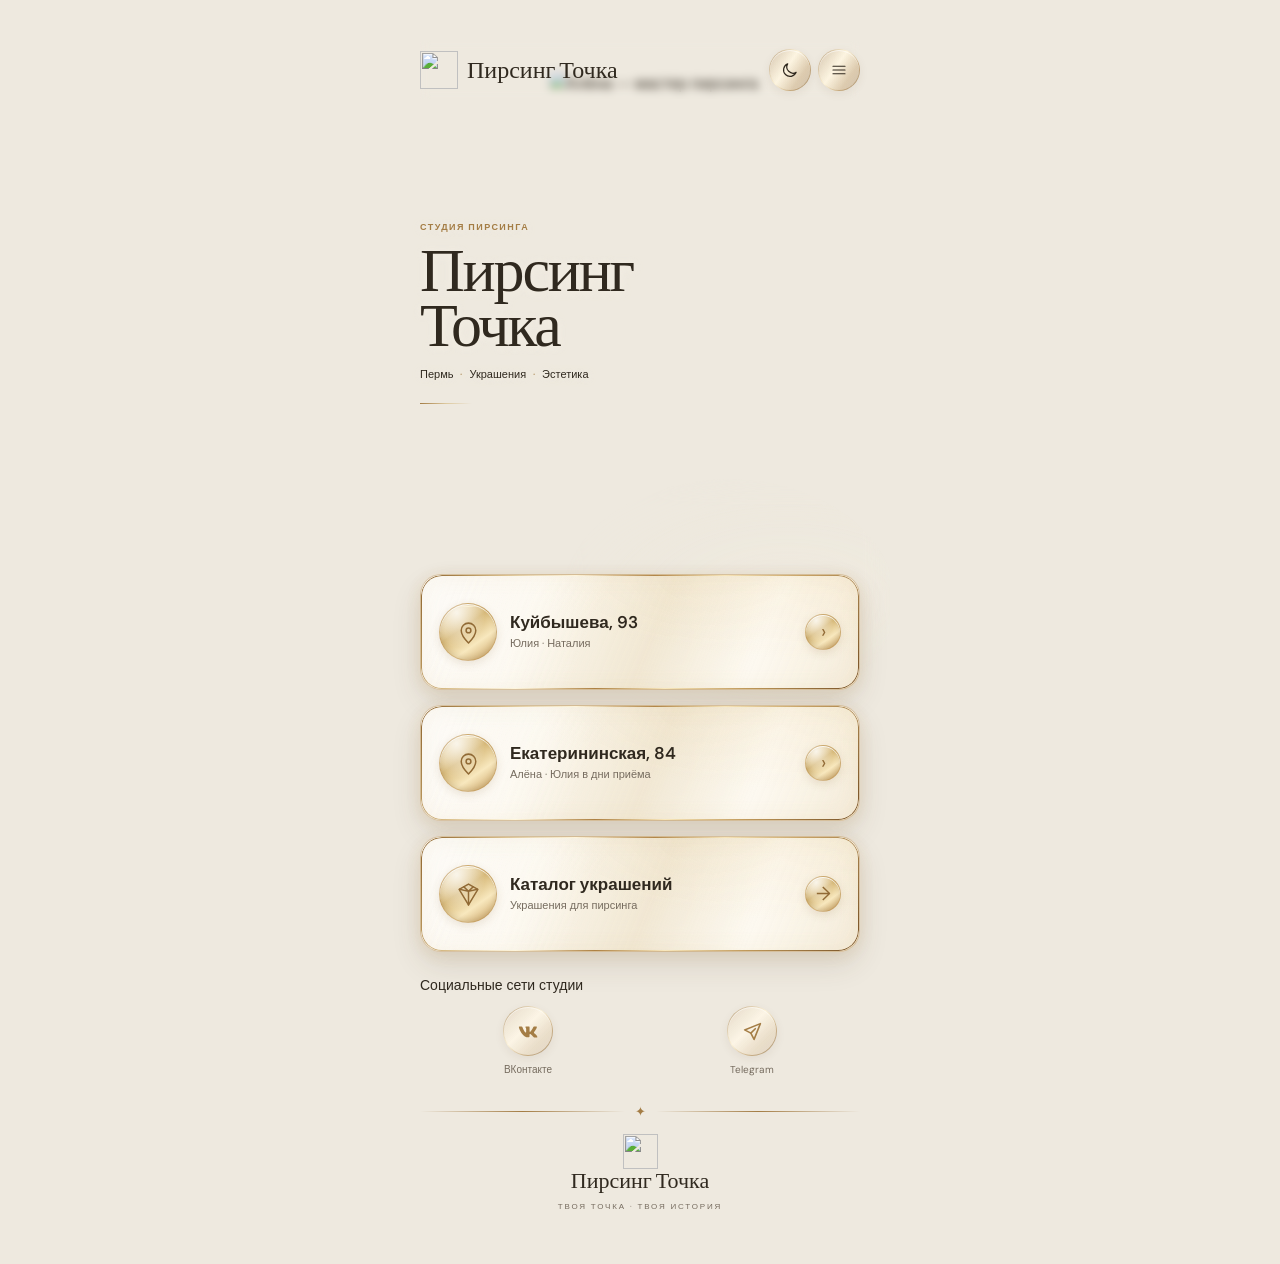
==== index.html @ fce8f96c "Add files via upload" ====
<!doctype html>
<html lang="ru" data-theme="light">
  <head>
    <meta charset="utf-8">
    <meta name="viewport" content="width=device-width, initial-scale=1">
    <meta name="theme-color" content="#f3ece2">
    <meta name="description" content="Студия пирсинга «Пирсинг Точка» в Перми. Два адреса, мастера и каталог украшений.">
    <title>Пирсинг Точка — студия пирсинга в Перми</title>
    <link rel="icon" href="assets/logo-light.webp" type="image/webp">
    <link rel="preconnect" href="https://fonts.googleapis.com">
    <link rel="preconnect" href="https://fonts.gstatic.com" crossorigin>
    <link href="https://fonts.googleapis.com/css2?family=DM+Sans:wght@400;500;600;700&amp;family=Instrument+Serif:ital@0;1&amp;display=swap" rel="stylesheet">
    <link rel="stylesheet" href="style.css">
    <script src="script.js" defer></script>
  </head>
  <body>
    <main class="page-wrap">
      <article class="profile profile--home" aria-label="Главная страница студии Пирсинг Точка">
        <header class="topbar">
          <a class="brand" href="./" aria-label="Пирсинг Точка — главная">
            <span class="brand-mark"><img src="assets/logo-light.webp" alt="" width="42" height="42"></span>
            <span>Пирсинг Точка</span>
          </a>
          <div class="topbar-tools">
            <button class="theme-toggle" id="themeToggle" type="button" aria-label="Переключить на тёмную тему" aria-pressed="false">
            <svg class="theme-icon" viewBox="0 0 24 24" aria-hidden="true"><path d="M20.2 15.1A8.3 8.3 0 0 1 8.9 3.8 8.7 8.7 0 1 0 20.2 15.1Z"/></svg>
            <span class="theme-toggle__text">Тёмная тема</span>
            </button>
            <button class="menu-toggle" id="menuToggle" type="button" aria-label="Открыть меню" aria-expanded="false" aria-controls="quickMenu">
              <svg viewBox="0 0 24 24" aria-hidden="true"><path d="M4 7h16M4 12h16M4 17h16"/></svg>
            </button>
          </div>
        </header>
        <nav class="quick-menu" id="quickMenu" aria-label="Навигация по сайту" hidden>
          <a href="index.html" aria-current="page"><span>Главная</span></a>
          <a href="studio-kuibysheva.html"><span>Студия на Куйбышева</span><small>Куйбышева, 93</small></a>
          <a href="studio-ekaterininskaya.html"><span>Студия на Екатерининской</span><small>Екатерининская, 84</small></a>
          <a href="alena.html"><span>Мастер Алёна</span><small>Екатерининская, 84</small></a>
          <a href="julia.html"><span>Мастер Юлия</span><small>Куйбышева, 93</small></a>
          <a href="natalia.html"><span>Мастер Наталия</span><small>Куйбышева, 93</small></a>
        </nav>

        <section class="hero hero--home" aria-labelledby="siteTitle">
          <div class="portrait-layer portrait-layer--alena portrait-layer--home">
            <img src="assets/masters/alena.webp" alt="Алёна — мастер пирсинга" fetchpriority="high">
          </div>
          <div class="hero-copy home-copy">
            <p class="eyebrow">Студия пирсинга</p>
            <h1 id="siteTitle">Пирсинг<br>Точка</h1>
            <p class="specialties">Пермь <span>·</span> Украшения <span>·</span> Эстетика</p>
            <div class="metal-rule" aria-hidden="true"></div>
          </div>
        </section>

        <section class="actions" aria-label="Адреса студий и каталог">
          <a class="action-card address-card" href="studio-kuibysheva.html">
            <span class="action-icon" aria-hidden="true">
              <svg viewBox="0 0 24 24"><path d="M19 10c0 5-7 12-7 12S5 15 5 10a7 7 0 1 1 14 0Z"/><circle cx="12" cy="10" r="2.3"/></svg>
            </span>
            <span class="action-copy"><strong>Куйбышева, 93</strong><small>Юлия · Наталия</small></span>
            <span class="action-arrow" aria-hidden="true">›</span>
          </a>
          <a class="action-card address-card" href="studio-ekaterininskaya.html">
            <span class="action-icon" aria-hidden="true">
              <svg viewBox="0 0 24 24"><path d="M19 10c0 5-7 12-7 12S5 15 5 10a7 7 0 1 1 14 0Z"/><circle cx="12" cy="10" r="2.3"/></svg>
            </span>
            <span class="action-copy"><strong>Екатерининская, 84</strong><small>Алёна · Юлия в дни приёма</small></span>
            <span class="action-arrow" aria-hidden="true">›</span>
          </a>
          <a class="action-card" id="catalogLink" hidden>
            <span class="action-icon" aria-hidden="true">
              <svg viewBox="0 0 24 24"><path d="m12 2 9 5-9 15L3 7l9-5Z"/><path d="m3.5 7 8.5 2 8.5-2M12 9v13M7.5 4.5 12 9l4.5-4.5"/></svg>
            </span>
            <span class="action-copy"><strong>Каталог украшений</strong><small>Украшения для пирсинга</small></span>
            <span class="action-arrow" aria-hidden="true">→</span>
          </a>
        </section>

        <section class="social-section" id="socialSection" aria-labelledby="socialHeading" hidden>
          <h2 id="socialHeading">Социальные сети студии</h2>
          <nav class="social-links" id="socialLinks" aria-label="Социальные сети"></nav>
        </section>

        <footer class="footer">
          <div class="footer-rule" aria-hidden="true"><span>✦</span></div>
          <img class="footer-logo" src="assets/logo-light.webp" alt="" width="42" height="42">
          <p class="footer-brand">Пирсинг Точка</p>
          <p class="footer-tagline">ТВОЯ ТОЧКА · ТВОЯ ИСТОРИЯ</p>
        </footer>
      </article>
    </main>
  </body>
</html>
---- style.css ----
:root {
  color-scheme: light;
  --page-text: #30291f;
  --page-muted: #766c5f;
  --page-ground: #eee9df;
  --card-bg: rgba(250, 245, 235, .68);
  --card-border: rgba(139, 111, 69, .22);
  --control-bg: rgba(250, 245, 235, .46);
  --glass-wash: rgba(255, 249, 238, .14);
  --gold-flash: rgba(255, 247, 222, .78);
  --gold-edge: rgba(174, 133, 72, .58);
  --accent-gold: #a47d45;
  --accent-soft: #ddc99f;
  --shadow: 0 8px 22px rgba(65, 49, 29, .09);
  font-synthesis: none;
  text-rendering: optimizeLegibility;
  -webkit-font-smoothing: antialiased;
  -moz-osx-font-smoothing: grayscale;
}

html[data-theme="dark"] {
  color-scheme: dark;
  --page-text: #f1eadf;
  --page-muted: #c4b9a7;
  --page-ground: #111610;
  --card-bg: rgba(18, 25, 19, .72);
  --card-border: rgba(210, 177, 112, .3);
  --control-bg: rgba(18, 25, 19, .5);
  --glass-wash: rgba(219, 205, 169, .08);
  --gold-flash: rgba(255, 240, 203, .62);
  --gold-edge: rgba(218, 185, 122, .64);
  --accent-gold: #d1ae70;
  --accent-soft: #f0dbac;
  --shadow: 0 8px 24px rgba(0, 0, 0, .14);
}

* { box-sizing: border-box; }
html { min-width: 320px; min-height: 100%; background: var(--page-ground); }
body {
  min-width: 320px;
  min-height: 100vh;
  margin: 0;
  color: var(--page-text);
  background: var(--page-ground);
  font-family: "DM Sans", Arial, sans-serif;
  line-height: 1.5;
  transition: color .25s ease, background-color .25s ease;
}
button, a { font: inherit; }
a { color: inherit; }
button:focus-visible, a:focus-visible { outline: 2px solid var(--accent-gold); outline-offset: 3px; }
[hidden] { display: none !important; }
.visually-hidden { position: absolute; width: 1px; height: 1px; padding: 0; overflow: hidden; clip: rect(0, 0, 0, 0); white-space: nowrap; clip-path: inset(50%); }

.page-wrap { width: min(calc(100% - 28px), 500px); margin: 0 auto; padding: 14px 0 24px; }
.profile {
  position: relative;
  display: flex;
  flex-direction: column;
  isolation: isolate;
  min-height: 0;
  --page-gutter: clamp(17px, 5vw, 30px);
  padding: 14px var(--page-gutter) 24px;
  overflow: hidden;
  background: transparent;
}
.profile::before {
  position: absolute;
  z-index: -1;
  inset: 0;
  background: url("assets/light-background.webp") center top / cover no-repeat;
  content: "";
  pointer-events: none;
}
html[data-theme="dark"] .profile::before { background-image: url("assets/dark-background.webp"); }
.topbar {
  position: relative;
  z-index: 8;
  display: flex;
  align-items: center;
  justify-content: space-between;
  gap: 10px;
  min-height: 58px;
  padding: 7px 0;
  border: 0;
  border-radius: 0;
  background: transparent;
  box-shadow: none;
  backdrop-filter: blur(5px);
  -webkit-backdrop-filter: blur(5px);
}
.brand { display: inline-flex; min-width: 0; align-items: center; gap: 9px; color: var(--page-text); text-decoration: none; font: 24px/1 "Instrument Serif", Georgia, serif; white-space: nowrap; }
.brand-mark { display: grid; width: 38px; height: 38px; flex: 0 0 38px; place-items: center; }
.brand-mark img, .footer-logo { width: 100%; height: 100%; object-fit: contain; }
.topbar-tools { display: flex; flex: 0 0 auto; align-items: center; gap: 7px; }
.theme-toggle, .menu-toggle {
  display: inline-flex;
  min-width: 42px;
  min-height: 42px;
  align-items: center;
  justify-content: center;
  gap: 7px;
  padding: 8px 10px;
  border: 1px solid transparent;
  border-radius: 999px;
  color: var(--page-text);
  background: linear-gradient(var(--control-bg), var(--control-bg)) padding-box, linear-gradient(125deg, rgba(137,96,43,.58), rgba(255,244,215,.92) 43%, rgba(174,133,72,.66) 72%, rgba(115,79,36,.56)) border-box;
  box-shadow: inset 0 1px 0 rgba(255,255,255,.58), 0 3px 10px rgba(91,66,34,.08);
  backdrop-filter: blur(10px) saturate(112%);
  -webkit-backdrop-filter: blur(10px) saturate(112%);
  cursor: pointer;
  transition: border-color .2s ease, transform .2s ease;
}
.theme-toggle:hover, .menu-toggle:hover { border-color: transparent; transform: translateY(-1px); box-shadow: inset 0 1px 0 rgba(255,255,255,.72), 0 4px 13px rgba(159,119,57,.2); }
html[data-theme="dark"] .theme-toggle,
html[data-theme="dark"] .menu-toggle {
  background: linear-gradient(var(--control-bg),var(--control-bg)) padding-box, linear-gradient(125deg,rgba(119,86,43,.82),rgba(240,217,168,.88) 43%,rgba(189,152,91,.78) 72%,rgba(103,72,33,.76)) border-box;
  box-shadow: inset 0 1px 0 rgba(255,255,255,.12), 0 3px 12px rgba(0,0,0,.14);
}
.theme-icon, .menu-toggle svg { width: 18px; height: 18px; fill: none; stroke: currentColor; stroke-width: 1.6; stroke-linecap: round; stroke-linejoin: round; }
.theme-toggle { width: 42px; min-width: 42px; padding: 0; }
.theme-toggle__text { display: none; }
.menu-toggle { width: 42px; padding: 9px; }
.quick-menu {
  position: absolute;
  z-index: 6;
  top: 82px;
  right: clamp(17px, 5vw, 28px);
  display: grid;
  min-width: 210px;
  gap: 2px;
  padding: 7px;
  border: 1px solid var(--card-border);
  border-radius: 16px;
  background: var(--card-bg);
  box-shadow: var(--shadow);
  backdrop-filter: blur(14px);
}
.quick-menu a { display: flex; min-height: 54px; flex-direction: column; align-items: flex-start; justify-content: center; gap: 2px; padding: 8px 11px; border-radius: 10px; color: var(--page-text); font-size: 13px; text-decoration: none; }
.quick-menu a small { color: var(--page-muted); font-size: 10px; line-height: 1.35; }
.quick-menu a:hover, .quick-menu a[aria-current="page"] { background: rgba(170, 135, 78, .12); }

.hero { position: relative; z-index: 1; min-height: 505px; margin-top: 7px; padding: 75px 0 76px; }
.hero--home { min-height: 410px; padding: 42px 0 68px; }
.hero-copy.home-copy { width: 60%; max-width: 245px; padding-top: 15px; }
.home-copy h1 { font-size: clamp(40px, 12vw, 62px); line-height: .9; letter-spacing: -.035em; }
.home-copy .eyebrow { max-width: 185px; font-size: 9px; letter-spacing: .16em; }
.home-copy .specialties { max-width: 190px; margin-top: 12px; font-size: 11px; }
.hero--home .portrait-layer { top: -34px; width: 100%; height: 680px; }
.hero--home .portrait-layer img { right: clamp(-100px, -20vw, -64px); width: min(100%, 450px); }
.portrait-layer {
  position: absolute;
  z-index: 1;
  top: -68px;
  right: calc(0px - var(--page-gutter));
  width: 83%;
  height: 680px;
  pointer-events: none;
}
.portrait-layer img {
  position: absolute;
  top: 0;
  right: 0;
  display: block;
  width: min(140%, 450px);
  max-width: none;
  height: auto;
  object-fit: contain;
  object-position: right top;
  -webkit-mask-image: linear-gradient(to bottom, #000 0%, #000 56%, rgba(0,0,0,.9) 67%, rgba(0,0,0,.62) 79%, rgba(0,0,0,.22) 92%, transparent 100%);
  mask-image: linear-gradient(to bottom, #000 0%, #000 56%, rgba(0,0,0,.9) 67%, rgba(0,0,0,.62) 79%, rgba(0,0,0,.22) 92%, transparent 100%);
}
.portrait-layer--alena img,
.portrait-layer--julia img { right: -96px; }
.portrait-layer--natalia img { right: -56px; }
.hero::after {
  position: absolute;
  z-index: 2;
  right: -8%;
  bottom: -78px;
  width: 76%;
  height: 245px;
  border-radius: 50%;
  background: radial-gradient(ellipse at 68% 50%, var(--glass-wash), transparent 72%);
  -webkit-backdrop-filter: blur(11px) saturate(108%);
  backdrop-filter: blur(11px) saturate(108%);
  -webkit-mask-image: radial-gradient(ellipse at 68% 50%, #000 0%, rgba(0,0,0,.65) 45%, transparent 76%);
  mask-image: radial-gradient(ellipse at 68% 50%, #000 0%, rgba(0,0,0,.65) 45%, transparent 76%);
  content: "";
  pointer-events: none;
}
.hero-copy { position: relative; z-index: 3; width: 64%; max-width: 260px; padding: 50px 0 0; text-shadow: 0 1px 8px rgba(248, 242, 232, .72); }
html[data-theme="dark"] .hero-copy { text-shadow: 0 1px 9px rgba(15, 20, 16, .92); }
.eyebrow { margin: 0 0 8px; color: var(--accent-gold); font-size: 10px; font-weight: 700; letter-spacing: .2em; text-transform: uppercase; }
h1, h2, .footer-brand { font-family: "Instrument Serif", Georgia, serif; font-weight: 400; }
h1 { margin: 0; font-size: clamp(58px, 16vw, 74px); line-height: .95; letter-spacing: -.035em; }
.specialties { max-width: 245px; margin: 15px 0 0; font-size: 13px; line-height: 1.55; }
.specialties span { padding: 0 4px; color: var(--accent-gold); }
.metal-rule { width: 52px; height: 1px; margin: 20px 0 20px; background: linear-gradient(90deg, var(--accent-gold), var(--accent-soft), transparent); }
.address { display: flex; align-items: flex-start; gap: 9px; max-width: 205px; margin: 0; color: var(--page-text); font-size: 12px; line-height: 1.45; text-decoration: none; }
.address svg { width: 21px; height: 21px; flex: 0 0 21px; margin-top: 1px; fill: none; stroke: var(--accent-gold); stroke-width: 1.5; stroke-linecap: round; stroke-linejoin: round; }
.address small { color: var(--page-muted); font-size: 11px; }

.actions { position: relative; z-index: 3; display: grid; gap: 13px; margin: -65px 0 0; }
.booking-dialog {
  position: fixed;
  z-index: 50;
  inset: 0;
  display: grid;
  place-items: center;
  padding: 22px;
  background: rgba(18, 20, 16, .52);
  backdrop-filter: blur(6px);
  -webkit-backdrop-filter: blur(6px);
}
.booking-dialog__panel {
  position: relative;
  width: min(100%, 380px);
  padding: 34px 26px 25px;
  border: 1px solid transparent;
  border-radius: 24px;
  color: var(--page-text);
  text-align: center;
  background: linear-gradient(var(--page-ground),var(--page-ground)) padding-box, linear-gradient(130deg,#8b622d,#d4b579 20%,#fff4d6 38%,#ad8042 56%,#f9e8bd 74%,#775126) border-box;
  box-shadow: inset 0 1px 0 rgba(255,255,255,.62), 0 22px 70px rgba(0,0,0,.28), 0 2px 18px rgba(197,157,87,.18);
}
.booking-dialog__close {
  position: absolute;
  top: 11px;
  right: 11px;
  display: grid;
  width: 36px;
  height: 36px;
  place-items: center;
  padding: 0;
  border: 1px solid var(--card-border);
  border-radius: 50%;
  color: var(--accent-gold);
  background: var(--control-bg);
  cursor: pointer;
  font-size: 22px;
  line-height: 1;
}
.booking-dialog__icon {
  display: grid;
  width: 48px;
  height: 48px;
  margin: 0 auto 16px;
  place-items: center;
  border: 1px solid rgba(174,133,72,.52);
  border-radius: 50%;
  color: #916a35;
  background: radial-gradient(ellipse at 30% 16%,#fff 0%,transparent 55%),linear-gradient(145deg,#f7e8c3,#d7b979 52%,#f8e8be);
  box-shadow: inset 0 1px 0 rgba(255,255,255,.8),0 4px 14px rgba(118,83,35,.14);
  font: 600 21px/1 "DM Sans",Arial,sans-serif;
}
.booking-dialog h2 { margin: 0 0 10px; font: 400 30px/1.1 "Instrument Serif",Georgia,serif; }
.booking-dialog p { margin: 0; color: var(--page-muted); font-size: 13px; line-height: 1.6; }
.booking-dialog__continue {
  width: 100%;
  min-height: 48px;
  margin-top: 22px;
  padding: 11px 16px;
  border: 1px solid rgba(164,125,69,.42);
  border-radius: 999px;
  color: var(--page-text);
  background: rgba(164,125,69,.07);
  box-shadow: inset 0 1px 0 rgba(255,255,255,.34);
  cursor: pointer;
  font-size: 13px;
  font-weight: 500;
  transition: background-color .18s ease, border-color .18s ease;
}
.booking-dialog__continue:hover { border-color: var(--accent-gold); background: rgba(164,125,69,.14); }
html[data-theme="dark"] .booking-dialog__panel { box-shadow: inset 0 1px 0 rgba(255,255,255,.12),0 22px 70px rgba(0,0,0,.46),0 2px 18px rgba(207,174,112,.16); }
html[data-theme="dark"] .booking-dialog__continue { border-color: rgba(218,185,122,.42); background: rgba(207,174,112,.06); box-shadow: inset 0 1px 0 rgba(255,255,255,.08); }
html[data-theme="dark"] .booking-dialog__continue:hover { border-color: var(--accent-soft); background: rgba(207,174,112,.13); }
.action-card {
  position: relative;
  display: flex;
  min-height: 108px;
  align-items: center;
  gap: 13px;
  padding: 14px 15px;
  overflow: hidden;
  border: 1px solid var(--card-border);
  border-radius: 21px;
  color: var(--page-text);
  text-decoration: none;
  background: var(--card-bg);
  backdrop-filter: blur(14px) saturate(115%);
  -webkit-backdrop-filter: blur(14px) saturate(115%);
  box-shadow: inset 0 1px 0 rgba(255, 255, 255, .16), inset 0 -1px 0 rgba(160, 119, 55, .08), 0 12px 28px rgba(65, 49, 29, .09);
  transition: transform .2s ease, border-color .2s ease, background-color .3s ease;
}
.action-card::before,
.action-card::after {
  position: absolute;
  z-index: 0;
  content: "";
  pointer-events: none;
}
.action-card::before {
  inset: 0;
  border-radius: inherit;
  padding: 1px;
  background: linear-gradient(118deg, rgba(139,98,45,.56), rgba(247,231,191,.86) 22%, rgba(179,139,77,.3) 45%, rgba(243,223,176,.78) 68%, rgba(121,83,42,.54));
  -webkit-mask: linear-gradient(#fff 0 0) content-box, linear-gradient(#fff 0 0);
  -webkit-mask-composite: xor;
  mask-composite: exclude;
  filter: drop-shadow(0 0 2px rgba(198,160,94,.14));
}
.action-card::after {
  inset: 0;
  border-radius: inherit;
  background: linear-gradient(118deg, rgba(255,255,255,.1), transparent 34%), radial-gradient(ellipse at 92% 0%, rgba(196,157,91,.09), transparent 48%);
}
.action-card > * { position: relative; z-index: 1; }
html[data-theme="dark"] .action-card::before {
  background: linear-gradient(118deg, rgba(119,86,43,.7), rgba(240,217,168,.82) 22%, rgba(155,118,61,.4) 45%, rgba(243,217,159,.75) 68%, rgba(103,72,33,.66));
  filter: drop-shadow(0 0 4px rgba(207,174,112,.22));
}
html[data-theme="dark"] .action-card::after {
  background: linear-gradient(112deg, transparent 8%, rgba(255,255,255,.13) 24%, transparent 39%), radial-gradient(ellipse at 92% 0%, rgba(207,174,112,.1), transparent 48%);
}
.action-card:hover { transform: translateY(-2px); border-color: var(--accent-gold); }
.action-card.is-unconfigured { cursor: default; }
.action-card.is-unconfigured:hover { transform: none; }
.action-card:not(.action-card--primary):not(:is(#catalogLink, .address-card)) .action-icon,
.action-card:not(.action-card--primary):not(:is(#catalogLink, .address-card)) .action-arrow {
  border-color: rgba(174,133,72,.38);
  background: radial-gradient(ellipse at 30% 16%,rgba(255,255,255,.48),transparent 55%),linear-gradient(145deg,rgba(238,219,177,.4),rgba(255,255,255,.1));
  box-shadow: inset 0 1px 0 rgba(255,255,255,.48), 0 2px 8px rgba(102,76,38,.08);
}
html[data-theme="dark"] .action-card:not(.action-card--primary):not(:is(#catalogLink, .address-card)) .action-icon,
html[data-theme="dark"] .action-card:not(.action-card--primary):not(:is(#catalogLink, .address-card)) .action-arrow {
  border-color: rgba(218,185,122,.44);
  background: radial-gradient(ellipse at 30% 16%,rgba(255,255,255,.18),transparent 55%),linear-gradient(145deg,rgba(207,174,112,.2),rgba(255,255,255,.045));
  box-shadow: inset 0 1px 0 rgba(255,255,255,.2), 0 2px 9px rgba(0,0,0,.15);
}
.action-card:not(.action-card--primary):not(:is(#catalogLink, .address-card)) {
  box-shadow: inset 0 1px 0 rgba(255,255,255,.24), inset 0 -1px 0 rgba(160,119,55,.1), 0 10px 24px rgba(65,49,29,.1), 0 2px 10px rgba(197,157,87,.09);
}
.action-card:not(.action-card--primary):not(:is(#catalogLink, .address-card))::after {
  background: linear-gradient(112deg, transparent 8%, rgba(255,255,255,.2) 23%, transparent 38%), radial-gradient(ellipse at 92% 0%, rgba(196,157,91,.1), transparent 48%);
}
html[data-theme="dark"] .action-card:not(.action-card--primary):not(:is(#catalogLink, .address-card)) {
  box-shadow: inset 0 1px 0 rgba(255,255,255,.1), inset 0 -1px 0 rgba(0,0,0,.18), 0 10px 24px rgba(0,0,0,.18), 0 2px 12px rgba(207,174,112,.1);
}
.action-card--primary, :is(#catalogLink, .address-card) {
  border-color: rgba(174, 133, 72, .48);
  background:
    linear-gradient(112deg, rgba(255,255,255,.76) 0%, rgba(255,250,238,.52) 28%, rgba(230,210,170,.32) 53%, rgba(255,252,244,.7) 76%, rgba(242,229,203,.54) 100%),
    var(--card-bg);
  box-shadow: inset 0 1px 0 rgba(255,255,255,.72), inset 0 -1px 0 rgba(157,115,52,.12), inset 0 0 22px rgba(198,158,88,.1), 0 13px 30px rgba(76,56,30,.12), 0 3px 16px rgba(197,157,87,.18);
}
.action-card--primary::before, :is(#catalogLink, .address-card)::before {
  inset: 0;
  height: auto;
  border-radius: inherit;
  padding: 1px;
  background: linear-gradient(118deg, #8b622d 0%, #d4b579 17%, #fff4d6 31%, #ad8042 47%, #f9e8bd 61%, #c19a5b 77%, #775126 100%);
  -webkit-mask: linear-gradient(#fff 0 0) content-box, linear-gradient(#fff 0 0);
  -webkit-mask-composite: xor;
  mask-composite: exclude;
  filter: drop-shadow(0 0 3px rgba(198,160,94,.18));
}
.action-card--primary::after, :is(#catalogLink, .address-card)::after {
  padding: 2px;
  background: conic-gradient(from var(--border-glint-angle), transparent 0deg 316deg, rgba(255,246,220,.28) 328deg, #fff9e9 337deg, rgba(255,230,179,.62) 345deg, transparent 356deg);
  -webkit-mask: linear-gradient(#fff 0 0) content-box, linear-gradient(#fff 0 0);
  -webkit-mask-composite: xor;
  mask-composite: exclude;
  filter: drop-shadow(0 0 4px rgba(255,235,190,.48));
  animation: border-glint 7s linear infinite;
}
:is(#catalogLink, .address-card)::after {
  padding: 0;
  background: linear-gradient(112deg, transparent 8%, rgba(255,255,255,.28) 24%, transparent 40%), radial-gradient(ellipse at 90% 0%, rgba(235,207,152,.16), transparent 52%);
  -webkit-mask: none;
  mask: none;
  filter: none;
  animation: none;
}
html[data-theme="dark"] :is(#catalogLink, .address-card)::after {
  padding: 2px;
  background: conic-gradient(from 335deg, transparent 0deg 300deg, rgba(255,239,198,.16) 314deg, #fff1ca 329deg, rgba(255,220,155,.7) 342deg, transparent 356deg);
  -webkit-mask: linear-gradient(#fff 0 0) content-box, linear-gradient(#fff 0 0);
  -webkit-mask-composite: xor;
  mask-composite: exclude;
  filter: drop-shadow(0 0 7px rgba(238,203,137,.68));
  animation: none;
}
.action-card--primary .action-icon, :is(#catalogLink, .address-card) .action-icon,
.action-card--primary .action-arrow, :is(#catalogLink, .address-card) .action-arrow {
  border-color: rgba(173,128,61,.48);
  color: #916a35;
  background: radial-gradient(ellipse at 30% 16%, rgba(255,255,255,.78), transparent 52%), linear-gradient(145deg, #f7e8c3 0%, #d7b979 42%, #f8e8be 68%, #c49a59 100%);
  box-shadow: inset 0 1px 0 rgba(255,255,255,.82), inset 0 -2px 5px rgba(105,72,29,.16), 0 3px 10px rgba(118,83,35,.14);
}
html[data-theme="dark"] .action-card--primary, html[data-theme="dark"] :is(#catalogLink, .address-card) {
  border-color: rgba(218, 185, 122, .48);
  background:
    linear-gradient(112deg, rgba(48,43,31,.78) 0%, rgba(58,50,35,.7) 30%, rgba(102,79,43,.34) 53%, rgba(43,43,32,.76) 78%, rgba(30,39,30,.84) 100%),
    var(--card-bg);
  box-shadow: inset 0 1px 0 rgba(255,255,255,.2), inset 0 -1px 0 rgba(0,0,0,.22), inset 0 0 24px rgba(207,174,112,.12), 0 13px 30px rgba(0,0,0,.22), 0 3px 18px rgba(207,174,112,.18);
}
html[data-theme="dark"] .action-card--primary::before, html[data-theme="dark"] :is(#catalogLink, .address-card)::before {
  background: linear-gradient(118deg, #77562b 0%, #c6a365 17%, #fff0c6 31%, #95703d 47%, #f3d99f 61%, #b38d52 77%, #674821 100%);
  filter: drop-shadow(0 0 4px rgba(218,185,122,.24));
}
html[data-theme="dark"] .action-card--primary::after, html[data-theme="dark"] :is(#catalogLink, .address-card)::after {
  background: conic-gradient(from var(--border-glint-angle), transparent 0deg 316deg, rgba(255,239,198,.2) 328deg, #fff1ca 337deg, rgba(255,220,155,.48) 345deg, transparent 356deg);
  filter: drop-shadow(0 0 5px rgba(238,203,137,.58));
}
@property --border-glint-angle { syntax: "<angle>"; inherits: false; initial-value: 0deg; }
@keyframes border-glint { to { --border-glint-angle: 360deg; } }
.action-card--primary:hover::after,
.action-card--primary:focus-visible::after { animation-duration: 3.2s; }
.action-card--primary .action-icon, :is(#catalogLink, .address-card) .action-icon,
.action-card--primary .action-arrow, :is(#catalogLink, .address-card) .action-arrow { transition: transform .35s ease, box-shadow .35s ease; }
.action-card--primary:hover .action-icon { transform: scale(1.035); }
.action-card--primary:hover .action-arrow { transform: translateX(2px); box-shadow: 0 0 14px rgba(197,157,87,.24), inset 0 1px 0 rgba(255,255,255,.3); }
:is(#catalogLink, .address-card),
:is(#catalogLink, .address-card)::before,
:is(#catalogLink, .address-card)::after,
:is(#catalogLink, .address-card) .action-icon,
:is(#catalogLink, .address-card) .action-arrow { transition: none; animation: none; }
:is(#catalogLink, .address-card):hover { transform: none; }
:is(#catalogLink, .address-card):hover .action-icon,
:is(#catalogLink, .address-card):hover .action-arrow { transform: none; }
html[data-theme="dark"] .action-card--primary .action-icon, html[data-theme="dark"] :is(#catalogLink, .address-card) .action-icon,
html[data-theme="dark"] .action-card--primary .action-arrow, html[data-theme="dark"] :is(#catalogLink, .address-card) .action-arrow {
  border-color: rgba(239,211,156,.62);
  color: #49351c;
  background: radial-gradient(ellipse at 30% 16%, rgba(255,255,255,.88), transparent 52%), linear-gradient(145deg, #f4dfb0 0%, #c49b59 42%, #f2dba7 68%, #9d743b 100%);
  box-shadow: inset 0 1px 0 rgba(255,255,255,.9), inset 0 -2px 5px rgba(72,48,20,.2), 0 3px 11px rgba(0,0,0,.2);
}
.action-icon {
  position: relative;
  display: grid;
  width: 54px;
  height: 54px;
  flex: 0 0 54px;
  place-items: center;
  border: 1px solid rgba(174, 133, 72, .3);
  border-radius: 50%;
  color: var(--accent-gold);
  background: radial-gradient(ellipse at 30% 17%, rgba(255,255,255,.38), transparent 56%), linear-gradient(145deg, rgba(238,219,177,.24), rgba(255,255,255,.06));
  box-shadow: inset 0 1px 0 rgba(255,255,255,.38), inset 0 -5px 10px rgba(133,99,46,.06), 0 3px 13px rgba(102,76,38,.08);
}
.action-icon::before {
  position: absolute;
  z-index: 0;
  top: 2px;
  right: 12px;
  left: 12px;
  height: 1px;
  border-radius: 50%;
  background: linear-gradient(90deg, transparent, var(--gold-flash), transparent);
  content: "";
  pointer-events: none;
}
.action-icon svg { position: relative; z-index: 1; }
html[data-theme="dark"] .action-icon {
  border-color: rgba(218,185,122,.34);
  background: radial-gradient(ellipse at 30% 17%, rgba(255,255,255,.2), transparent 56%), linear-gradient(145deg, rgba(207,174,112,.18), rgba(255,255,255,.035));
  box-shadow: inset 0 1px 0 rgba(255,255,255,.2), inset 0 -5px 10px rgba(0,0,0,.1), 0 3px 13px rgba(0,0,0,.12);
}
.action-icon svg { width: 25px; height: 25px; fill: none; stroke: currentColor; stroke-width: 1.45; stroke-linecap: round; stroke-linejoin: round; }
.action-copy { flex: 1; min-width: 0; }
.action-copy strong { display: block; margin-bottom: 3px; font-size: 16px; font-weight: 600; line-height: 1.25; }
.action-copy small { display: block; color: var(--page-muted); font-size: 11px; line-height: 1.45; }
.action-arrow { display: grid; width: 36px; height: 36px; flex: 0 0 36px; place-items: center; border: 1px solid rgba(174,133,72,.28); border-radius: 50%; color: var(--accent-gold); background: radial-gradient(ellipse at 30% 15%, rgba(255,255,255,.24), transparent 62%), rgba(255,255,255,.05); box-shadow: inset 0 1px 0 rgba(255,255,255,.22), 0 2px 8px rgba(95,70,35,.05); font-size: 19px; }
html[data-theme="dark"] .action-arrow { border-color: rgba(218,185,122,.34); background: radial-gradient(ellipse at 30% 15%, rgba(255,255,255,.12), transparent 62%), rgba(207,174,112,.06); }
.social-section { position: relative; z-index: 2; margin-top: 24px; }
.social-section h2 { margin: 0 0 12px; font: 500 14px "DM Sans", Arial, sans-serif; }
.social-links { display: flex; flex-wrap: wrap; justify-content: space-between; gap: 12px 8px; }
.social-link { display: grid; min-width: 54px; flex: 1 1 54px; justify-items: center; gap: 6px; color: var(--page-muted); font-size: 10px; text-decoration: none; }
.social-icon { display: grid; width: 46px; height: 46px; place-items: center; border: 1px solid var(--card-border); border-radius: 50%; color: var(--accent-gold); background: var(--card-bg); transition: transform .2s ease, border-color .2s ease; }
.social-icon { border-color: transparent; background: linear-gradient(var(--card-bg),var(--card-bg)) padding-box, linear-gradient(135deg,rgba(137,96,43,.58),rgba(255,244,215,.88) 44%,rgba(174,133,72,.62) 72%,rgba(115,79,36,.52)) border-box; box-shadow: inset 0 1px 0 rgba(255,255,255,.5), 0 3px 10px rgba(91,66,34,.08); }
.social-link:hover .social-icon { transform: translateY(-2px); border-color: transparent; box-shadow: inset 0 1px 0 rgba(255,255,255,.68), 0 5px 14px rgba(159,119,57,.18); }
.social-link.is-unconfigured { cursor: default; }
.social-icon svg { width: 21px; height: 21px; fill: currentColor; }
.social-icon svg.stroke { fill: none; stroke: currentColor; stroke-width: 1.8; stroke-linecap: round; stroke-linejoin: round; }
.footer { position: relative; z-index: 2; display: flex; flex-direction: column; align-items: center; padding-top: 25px; text-align: center; }
.footer-rule { display: flex; width: 100%; align-items: center; gap: 10px; color: var(--accent-gold); }
.footer-rule::before, .footer-rule::after { height: 1px; flex: 1; content: ""; background: linear-gradient(90deg, transparent, var(--accent-gold), transparent); }
.footer-rule span { font-size: 13px; }
.footer-logo { width: 35px; height: 35px; margin-top: 12px; }
.footer-brand { margin: 0; font-size: 22px; line-height: 1.1; }
.footer-tagline { margin: 7px 0 0; color: var(--page-muted); font-size: 8px; letter-spacing: .23em; }
html[data-theme="dark"] .brand-mark img, html[data-theme="dark"] .footer-logo { content: url("assets/logo-dark.webp"); }

@media (min-width: 600px) {
  .page-wrap { width: min(calc(100% - 48px), 500px); padding-top: 24px; }
  .profile { padding: 17px 30px 28px; }
  .hero { min-height: 540px; padding-top: 100px; }
  .portrait-layer { top: -70px; width: 84%; }
  .hero-copy { width: 63%; padding-top: 57px; }
  .actions { margin-top: -72px; gap: 15px; }
  .action-card { min-height: 116px; padding: 16px 18px; }
  .action-icon { width: 58px; height: 58px; flex-basis: 58px; }
  .action-copy strong { font-size: 17px; }
  .social-icon { width: 50px; height: 50px; }
  .quick-menu { top: 88px; right: 30px; }
}
@media (max-width: 599px) {
  .page-wrap { width: 100%; margin: 0; padding: 0; }
  .profile { min-height: 100vh; padding-top: 10px; padding-bottom: 24px; }
  .portrait-layer { top: -64px; width: 83%; }
}
@media (max-width: 380px) {
  .profile { padding-right: 15px; padding-left: 15px; }
  .topbar { gap: 5px; padding-right: 6px; padding-left: 8px; }
  .brand { gap: 6px; font-size: 18px; }
  .brand-mark { width: 34px; height: 34px; flex-basis: 34px; }
  .topbar-tools { gap: 5px; }
  .theme-toggle, .menu-toggle { min-width: 40px; min-height: 40px; }
  .theme-toggle__text { display: none; }
  .menu-toggle { width: 40px; }
  .hero { min-height: 480px; padding-top: 61px; }
  .portrait-layer { top: -64px; width: 86%; }
  .portrait-layer img { width: min(140%, 450px); }
  .hero-copy { width: 62%; padding-top: 57px; }
  .specialties { font-size: 12px; }
  .action-card { gap: 10px; padding-right: 11px; padding-left: 11px; }
  .action-icon { width: 50px; height: 50px; flex-basis: 50px; }
  .action-copy strong { font-size: 15px; }
}
@media (prefers-reduced-motion: reduce) {
  *, *::before, *::after { scroll-behavior: auto !important; transition-duration: .01ms !important; animation-duration: .01ms !important; animation-iteration-count: 1 !important; }
}


/* Studio pages reuse the homepage composition and card system. */
.studio-home-hero { overflow: visible; }
.studio-page { padding-top: 0; }
.studio-page .topbar::before {
  position: absolute;
  z-index: -1;
  inset: 0 calc(0px - var(--page-gutter)) -65px;
  background: linear-gradient(180deg, rgba(255, 250, 241, .68) 0%, rgba(255, 250, 241, .5) 48%, rgba(255, 250, 241, .24) 78%, rgba(255, 250, 241, 0) 100%);
  backdrop-filter: blur(9px) saturate(108%);
  -webkit-backdrop-filter: blur(9px) saturate(108%);
  -webkit-mask-image: linear-gradient(to bottom, #000 0%, #000 45%, transparent 100%);
  mask-image: linear-gradient(to bottom, #000 0%, #000 45%, transparent 100%);
  content: "";
  pointer-events: none;
}
html[data-theme="dark"] .studio-page .topbar::before {
  background: linear-gradient(180deg, rgba(8, 14, 10, .76) 0%, rgba(8, 14, 10, .54) 48%, rgba(8, 14, 10, .28) 78%, rgba(8, 14, 10, 0) 100%);
}
.studio-cover {
  position: absolute;
  z-index: 0;
  top: -65px;
  right: calc(0px - var(--page-gutter));
  bottom: 0;
  left: calc(0px - var(--page-gutter));
  overflow: hidden;
  -webkit-mask-image: linear-gradient(to bottom, #000 0%, #000 58%, rgba(0,0,0,.82) 77%, transparent 100%);
  mask-image: linear-gradient(to bottom, #000 0%, #000 58%, rgba(0,0,0,.82) 77%, transparent 100%);
}
.studio-cover::after {
  position: absolute;
  inset: 0;
  background: linear-gradient(0deg, rgba(248,243,235,.94) 0%, rgba(248,243,235,.58) 24%, transparent 62%), linear-gradient(90deg, rgba(248,243,235,.18), transparent 80%);
  content: "";
  pointer-events: none;
}
html[data-theme="dark"] .studio-cover::after {
  background: linear-gradient(0deg, rgba(16,22,18,.96) 0%, rgba(16,22,18,.58) 25%, transparent 65%), linear-gradient(90deg, rgba(16,22,18,.24), transparent 85%);
}
.studio-cover img { position: absolute; top: -50px; left: 0; display: block; width: 100%; height: calc(100% + 50px); object-fit: cover; object-position: center 55%; }
.studio-page .hero-copy.home-copy {
  position: absolute;
  right: 0;
  bottom: 134px;
  left: 0;
  width: min(100%, 360px);
  max-width: none;
  padding: 0;
}
.studio-page .home-copy .eyebrow { margin-bottom: 7px; }
.studio-page .home-copy h1 { font-size: clamp(18px, 8.5vw, 45px); line-height: .98; letter-spacing: -.025em; white-space: nowrap; }
.studio-page .home-copy .specialties { margin-top: 8px; font-size: 12px; }
.studio-page .home-copy .metal-rule { margin-top: 13px; margin-bottom: 0; }
.studio-page .studio-master-card {
  min-height: 112px;
  padding-block: 8px;
  overflow: visible;
  border: 1px solid rgba(184,154,101,.42) !important;
  background: var(--card-bg) !important;
  box-shadow: inset 0 1px 0 rgba(255,255,255,.28), 0 8px 18px rgba(43,34,22,.09) !important;
}
.studio-page #catalogLink {
  border-color: rgba(184,154,101,.42) !important;
  background: var(--card-bg) !important;
  box-shadow: inset 0 1px 0 rgba(255,255,255,.28), 0 8px 18px rgba(43,34,22,.09) !important;
}
.studio-page .studio-master-card::before,
.studio-page .studio-master-card::after,
.studio-page #catalogLink::before,
.studio-page #catalogLink::after { display: none !important; }
.studio-page .studio-master-card .action-icon {
  position: relative;
  z-index: 1;
  width: 72px;
  height: 82px;
  flex: 0 0 72px;
  overflow: hidden;
  border: 1px solid rgba(190, 157, 101, .58) !important;
  border-radius: 16px;
  background: rgba(190,157,101,.06) !important;
  box-shadow: inset 0 1px 2px rgba(255,255,255,.42) !important;
}
.studio-page .studio-master-card .action-icon::before { display: none !important; }
.studio-page .studio-master-card .action-icon img {
  position: absolute;
  z-index: 3;
  inset: 0;
  width: 100%;
  height: 100%;
  max-width: 100%;
  border-radius: inherit;
  object-fit: cover;
  object-position: center 25%;
  filter: none;
}
.studio-page .studio-master-card .action-copy strong { font-family: "Instrument Serif", Georgia, serif; font-size: 18px; font-weight: 400; }
.studio-page .studio-master-card .action-copy small { font-size: 10px; }
html[data-theme="dark"] .studio-page .studio-master-card .action-icon {
  border-color: rgba(226,195,137,.56) !important;
  background: rgba(207,174,112,.06) !important;
  box-shadow: inset 0 1px 2px rgba(255,255,255,.1) !important;
}
html[data-theme="dark"] .studio-page .studio-master-card {
  border-color: rgba(218,185,122,.42) !important;
  background: var(--card-bg) !important;
  box-shadow: inset 0 1px 0 rgba(255,255,255,.06), 0 8px 18px rgba(0,0,0,.22) !important;
}
html[data-theme="dark"] .studio-page #catalogLink {
  border-color: rgba(218,185,122,.42) !important;
  background: var(--card-bg) !important;
  box-shadow: inset 0 1px 0 rgba(255,255,255,.06), 0 8px 18px rgba(0,0,0,.22) !important;
}
@media (max-width: 380px) {
  .studio-page .hero-copy.home-copy { bottom: 131px; }
  .studio-page .home-copy h1 { font-size: clamp(18px, 8.5vw, 28px); }
  .studio-page .studio-master-card .action-icon { width: 66px; height: 76px; flex-basis: 66px; }
  .studio-page .studio-master-card .action-copy strong { font-size: 16px; }
  .studio-page .studio-master-card .action-copy small { font-size: 9px; }
}
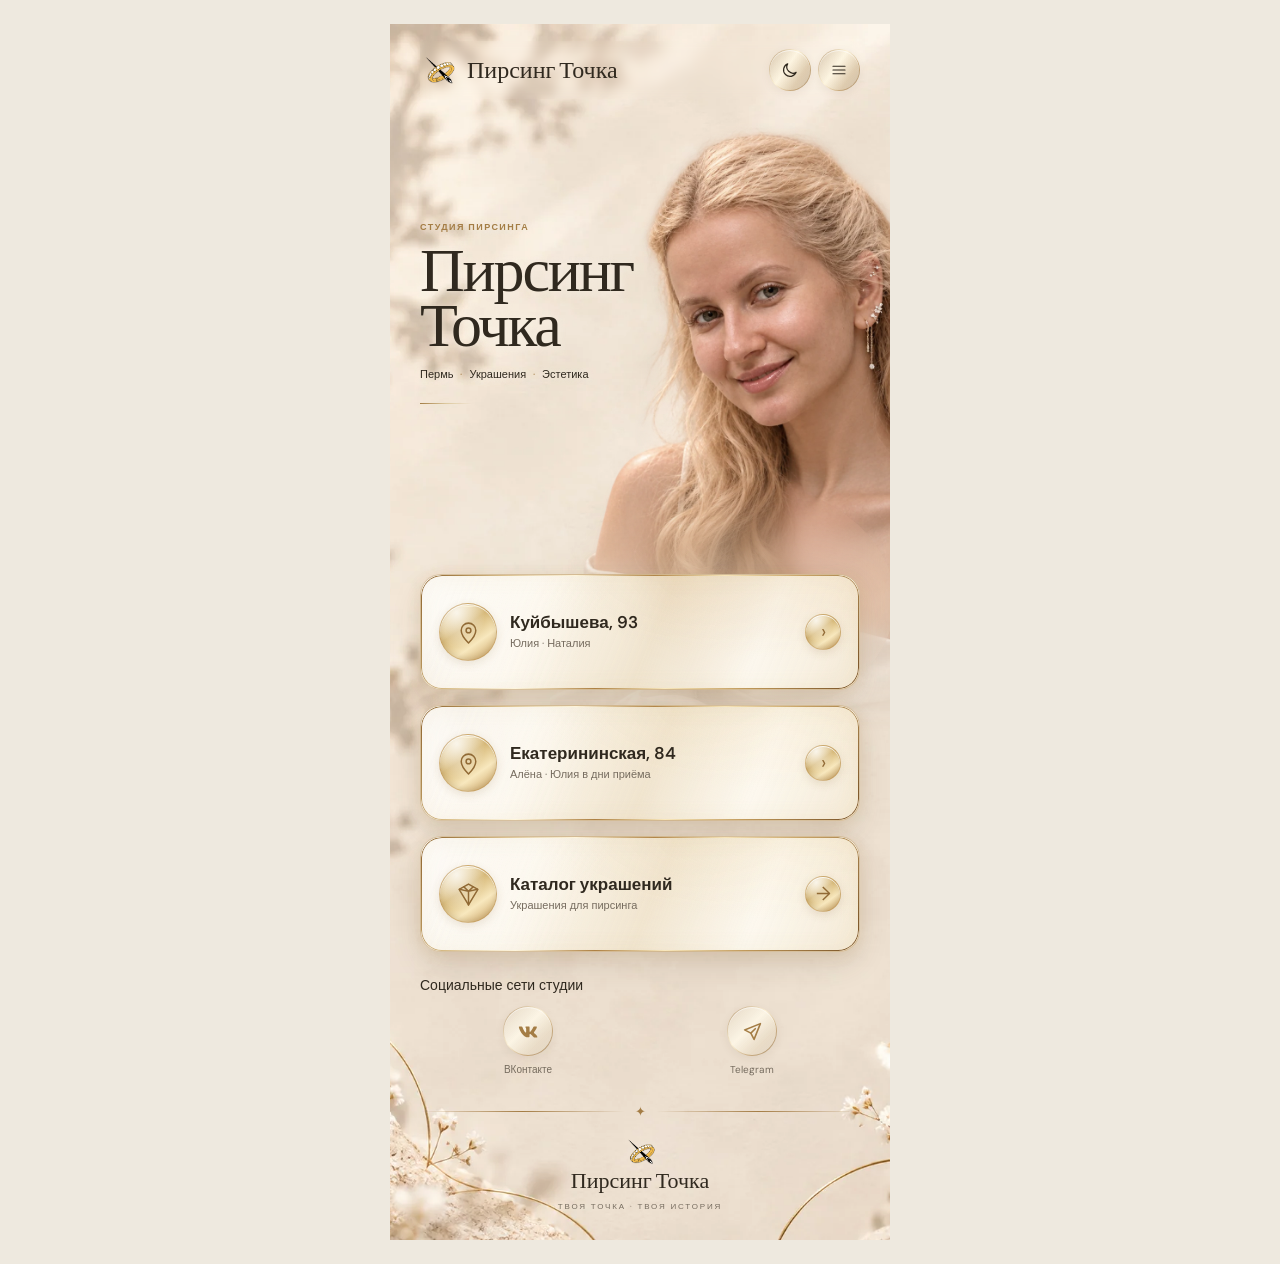
==== commit 21274e23: "Add files via upload" ====
--- a/index.html
+++ b/index.html
@@ -6,7 +6,7 @@
     <meta name="theme-color" content="#f3ece2">
     <meta name="description" content="Студия пирсинга «Пирсинг Точка» в Перми. Два адреса, мастера и каталог украшений.">
     <title>Пирсинг Точка — студия пирсинга в Перми</title>
-    <link rel="icon" href="assets/logo-light.webp" type="image/webp">
+    <link rel="icon" href="logo-light.webp" type="image/webp">
     <link rel="preconnect" href="https://fonts.googleapis.com">
     <link rel="preconnect" href="https://fonts.gstatic.com" crossorigin>
     <link href="https://fonts.googleapis.com/css2?family=DM+Sans:wght@400;500;600;700&amp;family=Instrument+Serif:ital@0;1&amp;display=swap" rel="stylesheet">
@@ -18,7 +18,7 @@
       <article class="profile profile--home" aria-label="Главная страница студии Пирсинг Точка">
         <header class="topbar">
           <a class="brand" href="./" aria-label="Пирсинг Точка — главная">
-            <span class="brand-mark"><img src="assets/logo-light.webp" alt="" width="42" height="42"></span>
+            <span class="brand-mark"><img src="logo-light.webp" alt="" width="42" height="42"></span>
             <span>Пирсинг Точка</span>
           </a>
           <div class="topbar-tools">
@@ -42,7 +42,7 @@
 
         <section class="hero hero--home" aria-labelledby="siteTitle">
           <div class="portrait-layer portrait-layer--alena portrait-layer--home">
-            <img src="assets/masters/alena.webp" alt="Алёна — мастер пирсинга" fetchpriority="high">
+            <img src="alena.webp" alt="Алёна — мастер пирсинга" fetchpriority="high">
           </div>
           <div class="hero-copy home-copy">
             <p class="eyebrow">Студия пирсинга</p>
@@ -83,7 +83,7 @@
 
         <footer class="footer">
           <div class="footer-rule" aria-hidden="true"><span>✦</span></div>
-          <img class="footer-logo" src="assets/logo-light.webp" alt="" width="42" height="42">
+          <img class="footer-logo" src="logo-light.webp" alt="" width="42" height="42">
           <p class="footer-brand">Пирсинг Точка</p>
           <p class="footer-tagline">ТВОЯ ТОЧКА · ТВОЯ ИСТОРИЯ</p>
         </footer>
--- a/style.css
+++ b/style.css
@@ -69,11 +69,11 @@
   position: absolute;
   z-index: -1;
   inset: 0;
-  background: url("assets/light-background.webp") center top / cover no-repeat;
+  background: url("light-background.webp") center top / cover no-repeat;
   content: "";
   pointer-events: none;
 }
-html[data-theme="dark"] .profile::before { background-image: url("assets/dark-background.webp"); }
+html[data-theme="dark"] .profile::before { background-image: url("dark-background.webp"); }
 .topbar {
   position: relative;
   z-index: 8;
@@ -491,7 +491,7 @@
 .footer-logo { width: 35px; height: 35px; margin-top: 12px; }
 .footer-brand { margin: 0; font-size: 22px; line-height: 1.1; }
 .footer-tagline { margin: 7px 0 0; color: var(--page-muted); font-size: 8px; letter-spacing: .23em; }
-html[data-theme="dark"] .brand-mark img, html[data-theme="dark"] .footer-logo { content: url("assets/logo-dark.webp"); }
+html[data-theme="dark"] .brand-mark img, html[data-theme="dark"] .footer-logo { content: url("logo-dark.webp"); }
 
 @media (min-width: 600px) {
   .page-wrap { width: min(calc(100% - 48px), 500px); padding-top: 24px; }
